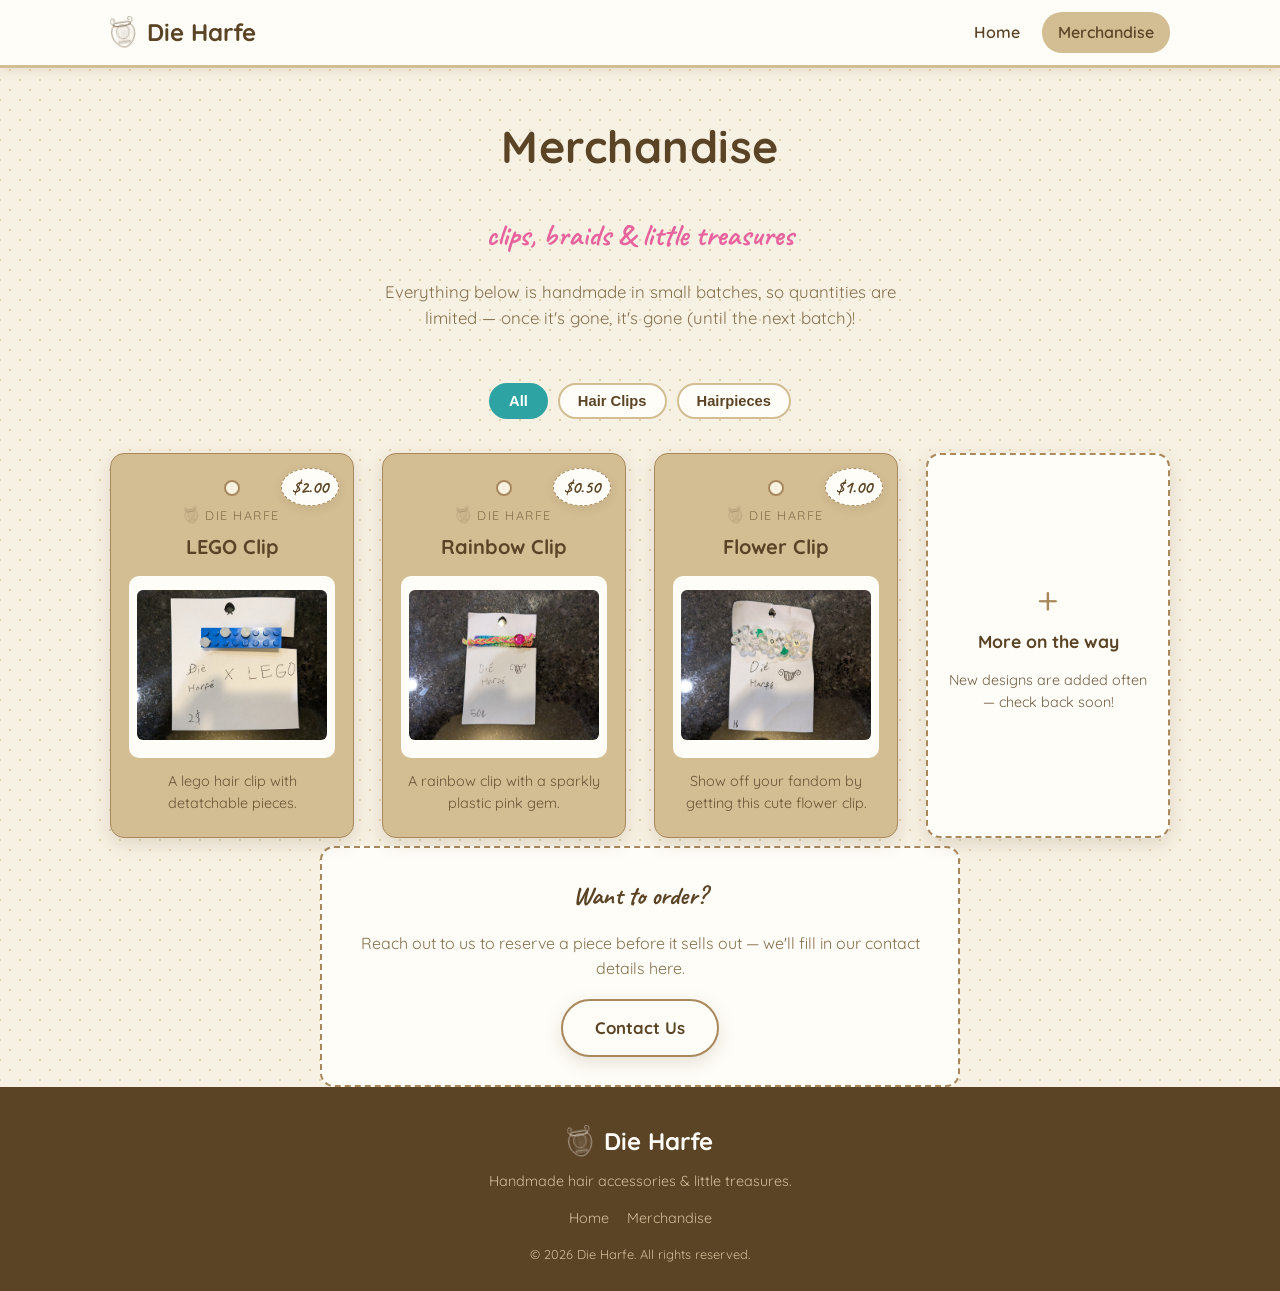
==== merchandise.html @ 4f6ee74b "Add files via upload" ====
<!DOCTYPE html>
<html lang="en">
<head>
<meta charset="UTF-8">
<meta name="viewport" content="width=device-width, initial-scale=1.0">
<title>Merchandise — Die Harfe</title>
<meta name="description" content="Shop Die Harfe's handmade hair clips, stretchy braids, and accessories.">
<link rel="stylesheet" href="css/style.css">
</head>
<body class="textured">

<header class="site-header">
  <nav class="nav">
    <a href="index.html" class="brand">
      <svg class="harp-icon" viewBox="0 0 90 112" xmlns="http://www.w3.org/2000/svg" fill="none" stroke="currentColor">
        <defs>
          <filter id="pencil-1" x="-20%" y="-20%" width="140%" height="140%">
            <feTurbulence type="fractalNoise" baseFrequency="0.05 0.09" numOctaves="2" seed="4" result="n"/>
            <feDisplacementMap in="SourceGraphic" in2="n" scale="2" xChannelSelector="R" yChannelSelector="G"/>
          </filter>
          <clipPath id="bodyShadow-1">
            <path d="M52,32 C70,38 84,52 82,74 C79,90 63,101 50,106 C61,95 71,80 71,58 C71,42 62,35 52,32 Z"/>
          </clipPath>
          <clipPath id="holeShadow-1">
            <ellipse cx="52" cy="60" rx="12" ry="13"/>
          </clipPath>
          <g id="hatch-1">
          <line x1="-30" y1="-15" x2="-100" y2="127"/>
          <line x1="-23" y1="-15" x2="-93" y2="127"/>
          <line x1="-16" y1="-15" x2="-86" y2="127"/>
          <line x1="-9" y1="-15" x2="-79" y2="127"/>
          <line x1="-2" y1="-15" x2="-72" y2="127"/>
          <line x1="5" y1="-15" x2="-65" y2="127"/>
          <line x1="12" y1="-15" x2="-58" y2="127"/>
          <line x1="19" y1="-15" x2="-51" y2="127"/>
          <line x1="26" y1="-15" x2="-44" y2="127"/>
          <line x1="33" y1="-15" x2="-37" y2="127"/>
          <line x1="40" y1="-15" x2="-30" y2="127"/>
          <line x1="47" y1="-15" x2="-23" y2="127"/>
          <line x1="54" y1="-15" x2="-16" y2="127"/>
          <line x1="61" y1="-15" x2="-9" y2="127"/>
          <line x1="68" y1="-15" x2="-2" y2="127"/>
          <line x1="75" y1="-15" x2="5" y2="127"/>
          <line x1="82" y1="-15" x2="12" y2="127"/>
          <line x1="89" y1="-15" x2="19" y2="127"/>
          <line x1="96" y1="-15" x2="26" y2="127"/>
          <line x1="103" y1="-15" x2="33" y2="127"/>
          <line x1="110" y1="-15" x2="40" y2="127"/>
          <line x1="117" y1="-15" x2="47" y2="127"/>
          <line x1="124" y1="-15" x2="54" y2="127"/>
          <line x1="131" y1="-15" x2="61" y2="127"/>
          <line x1="138" y1="-15" x2="68" y2="127"/>
          </g>
        </defs>
        <g transform="rotate(-9 45 56) scale(0.97,1)" filter="url(#pencil-1)">
          <path d="M18,29 C4,35 3,59 8,73 C13,87 25,101 38,104 C41,105.5 49,105.5 52,104 C65,101 77,87 82,73 C87,59 86,35 72,29 C58,36 32,36 18,29 Z" stroke-width="1.8" opacity="0.9"/>
          <path d="M18,29 C4,35 3,59 8,73 C13,87 25,101 38,104 C41,105.5 49,105.5 52,104 C65,101 77,87 82,73 C87,59 86,35 72,29 C58,36 32,36 18,29 Z" stroke-width="1.1" opacity="0.3" transform="translate(1.1,0.7)"/>
          <path d="M20,27 C8,27 4,17 8,9 C11,3 20,3 22,10 C23,14 19,17 16,14" stroke-width="1.8" stroke-linecap="round" stroke-linejoin="round" opacity="0.85"/>
          <path d="M70,27 C82,27 86,17 82,9 C79,3 70,3 68,10 C67,14 71,17 74,14" stroke-width="1.8" stroke-linecap="round" stroke-linejoin="round" opacity="0.85"/>
          <rect x="14" y="21" width="62" height="12" rx="6" stroke-width="1.6" opacity="0.85"/>
          <ellipse cx="45" cy="53" rx="22" ry="24" stroke-width="1.4" opacity="0.8"/>
          <g stroke-width="0.7" opacity="0.55">
            <line x1="22" y1="33" x2="27" y2="89"/>
            <line x1="28" y1="33" x2="32" y2="89"/>
            <line x1="34" y1="33" x2="37" y2="89"/>
            <line x1="40" y1="33" x2="42" y2="89"/>
            <line x1="45" y1="33" x2="45" y2="89"/>
            <line x1="50" y1="33" x2="48" y2="89"/>
            <line x1="56" y1="33" x2="53" y2="89"/>
            <line x1="62" y1="33" x2="58" y2="89"/>
            <line x1="68" y1="33" x2="63" y2="89"/>
          </g>
          <g stroke-width="1" opacity="0.75">
            <circle cx="22" cy="21" r="1.5"/>
            <circle cx="28" cy="21" r="1.5"/>
            <circle cx="34" cy="21" r="1.5"/>
            <circle cx="40" cy="21" r="1.5"/>
            <circle cx="45" cy="21" r="1.5"/>
            <circle cx="50" cy="21" r="1.5"/>
            <circle cx="56" cy="21" r="1.5"/>
            <circle cx="62" cy="21" r="1.5"/>
            <circle cx="68" cy="21" r="1.5"/>
          </g>
          <rect x="24" y="86" width="42" height="6" rx="3" stroke-width="1.4" opacity="0.85"/>
          <use href="#hatch-1" clip-path="url(#bodyShadow-1)" stroke-width="1" opacity="0.32"/>
          <use href="#hatch-1" clip-path="url(#holeShadow-1)" stroke-width="0.8" opacity="0.3"/>
        </g>
      </svg>
      Die Harfe
    </a>
    <button class="nav-toggle" aria-label="Toggle menu" aria-expanded="false">
      <span></span><span></span><span></span>
    </button>
    <ul class="nav-links">
      <li><a href="index.html">Home</a></li>
      <li><a href="merchandise.html" class="active">Merchandise</a></li>
    </ul>
  </nav>
</header>

<section class="hero" style="padding:44px 0 24px;">
  <div class="container">
    <h1 style="font-size:clamp(2rem,5vw,2.8rem);">Merchandise</h1>
    <p class="tagline script">clips, braids &amp; little treasures</p>
    <p class="lead">Everything below is handmade in small batches, so quantities are limited — once it's gone, it's gone (until the next batch)!</p>
  </div>
</section>

<section class="container">

  <div class="filter-bar">
    <button class="filter-chip active" data-filter="all">All</button>
    <button class="filter-chip" data-filter="clips">Hair Clips</button>
    <button class="filter-chip" data-filter="hairpieces">Hairpieces</button>
  </div>

  <div class="product-grid" id="product-grid">
    <div class="tag-card coming-soon" data-category="clips hairpieces">
      <div class="plus">+</div>
      <div class="product-name" style="font-size:1.1rem;">More on the way</div>
      <p class="desc">New designs are added often — check back soon!</p>
    </div>
  </div>

  <div class="order-note">
    <h3 class="script" style="font-size:1.6rem;">Want to order?</h3>
    <p>Reach out to us to reserve a piece before it sells out — we'll fill in our contact details here.</p>
    <a href="mailto:hello@example.com" class="btn secondary">Contact Us</a>
  </div>

</section>

<footer class="site-footer">
  <div class="container">
    <div class="brand">
      <svg class="harp-icon" viewBox="0 0 90 112" xmlns="http://www.w3.org/2000/svg" fill="none" stroke="currentColor">
        <defs>
          <filter id="pencil-5" x="-20%" y="-20%" width="140%" height="140%">
            <feTurbulence type="fractalNoise" baseFrequency="0.05 0.09" numOctaves="2" seed="16" result="n"/>
            <feDisplacementMap in="SourceGraphic" in2="n" scale="2" xChannelSelector="R" yChannelSelector="G"/>
          </filter>
          <clipPath id="bodyShadow-5">
            <path d="M52,32 C70,38 84,52 82,74 C79,90 63,101 50,106 C61,95 71,80 71,58 C71,42 62,35 52,32 Z"/>
          </clipPath>
          <clipPath id="holeShadow-5">
            <ellipse cx="52" cy="60" rx="12" ry="13"/>
          </clipPath>
          <g id="hatch-5">
          <line x1="-30" y1="-15" x2="-100" y2="127"/>
          <line x1="-23" y1="-15" x2="-93" y2="127"/>
          <line x1="-16" y1="-15" x2="-86" y2="127"/>
          <line x1="-9" y1="-15" x2="-79" y2="127"/>
          <line x1="-2" y1="-15" x2="-72" y2="127"/>
          <line x1="5" y1="-15" x2="-65" y2="127"/>
          <line x1="12" y1="-15" x2="-58" y2="127"/>
          <line x1="19" y1="-15" x2="-51" y2="127"/>
          <line x1="26" y1="-15" x2="-44" y2="127"/>
          <line x1="33" y1="-15" x2="-37" y2="127"/>
          <line x1="40" y1="-15" x2="-30" y2="127"/>
          <line x1="47" y1="-15" x2="-23" y2="127"/>
          <line x1="54" y1="-15" x2="-16" y2="127"/>
          <line x1="61" y1="-15" x2="-9" y2="127"/>
          <line x1="68" y1="-15" x2="-2" y2="127"/>
          <line x1="75" y1="-15" x2="5" y2="127"/>
          <line x1="82" y1="-15" x2="12" y2="127"/>
          <line x1="89" y1="-15" x2="19" y2="127"/>
          <line x1="96" y1="-15" x2="26" y2="127"/>
          <line x1="103" y1="-15" x2="33" y2="127"/>
          <line x1="110" y1="-15" x2="40" y2="127"/>
          <line x1="117" y1="-15" x2="47" y2="127"/>
          <line x1="124" y1="-15" x2="54" y2="127"/>
          <line x1="131" y1="-15" x2="61" y2="127"/>
          <line x1="138" y1="-15" x2="68" y2="127"/>
          </g>
        </defs>
        <g transform="rotate(-9 45 56) scale(0.97,1)" filter="url(#pencil-5)">
          <path d="M18,29 C4,35 3,59 8,73 C13,87 25,101 38,104 C41,105.5 49,105.5 52,104 C65,101 77,87 82,73 C87,59 86,35 72,29 C58,36 32,36 18,29 Z" stroke-width="1.8" opacity="0.9"/>
          <path d="M18,29 C4,35 3,59 8,73 C13,87 25,101 38,104 C41,105.5 49,105.5 52,104 C65,101 77,87 82,73 C87,59 86,35 72,29 C58,36 32,36 18,29 Z" stroke-width="1.1" opacity="0.3" transform="translate(1.1,0.7)"/>
          <path d="M20,27 C8,27 4,17 8,9 C11,3 20,3 22,10 C23,14 19,17 16,14" stroke-width="1.8" stroke-linecap="round" stroke-linejoin="round" opacity="0.85"/>
          <path d="M70,27 C82,27 86,17 82,9 C79,3 70,3 68,10 C67,14 71,17 74,14" stroke-width="1.8" stroke-linecap="round" stroke-linejoin="round" opacity="0.85"/>
          <rect x="14" y="21" width="62" height="12" rx="6" stroke-width="1.6" opacity="0.85"/>
          <ellipse cx="45" cy="53" rx="22" ry="24" stroke-width="1.4" opacity="0.8"/>
          <g stroke-width="0.7" opacity="0.55">
            <line x1="22" y1="33" x2="27" y2="89"/>
            <line x1="28" y1="33" x2="32" y2="89"/>
            <line x1="34" y1="33" x2="37" y2="89"/>
            <line x1="40" y1="33" x2="42" y2="89"/>
            <line x1="45" y1="33" x2="45" y2="89"/>
            <line x1="50" y1="33" x2="48" y2="89"/>
            <line x1="56" y1="33" x2="53" y2="89"/>
            <line x1="62" y1="33" x2="58" y2="89"/>
            <line x1="68" y1="33" x2="63" y2="89"/>
          </g>
          <g stroke-width="1" opacity="0.75">
            <circle cx="22" cy="21" r="1.5"/>
            <circle cx="28" cy="21" r="1.5"/>
            <circle cx="34" cy="21" r="1.5"/>
            <circle cx="40" cy="21" r="1.5"/>
            <circle cx="45" cy="21" r="1.5"/>
            <circle cx="50" cy="21" r="1.5"/>
            <circle cx="56" cy="21" r="1.5"/>
            <circle cx="62" cy="21" r="1.5"/>
            <circle cx="68" cy="21" r="1.5"/>
          </g>
          <rect x="24" y="86" width="42" height="6" rx="3" stroke-width="1.4" opacity="0.85"/>
          <use href="#hatch-5" clip-path="url(#bodyShadow-5)" stroke-width="1" opacity="0.32"/>
          <use href="#hatch-5" clip-path="url(#holeShadow-5)" stroke-width="0.8" opacity="0.3"/>
        </g>
      </svg>
      Die Harfe
    </div>
    <p>Handmade hair accessories &amp; little treasures.</p>
    <div class="footer-links">
      <a href="index.html">Home</a>
      <a href="merchandise.html">Merchandise</a>
    </div>
    <p style="margin-top:16px; font-size:0.8rem;">&copy; 2026 Die Harfe. All rights reserved.</p>
  </div>
</footer>

<script src="js/script.js"></script>
</body>
</html>
---- css/style.css ----
/* ==========================================================================
   Die Harfe — shared styles
   ========================================================================== */

@import url('https://fonts.googleapis.com/css2?family=Quicksand:wght@400;500;600;700&family=Caveat:wght@500;600;700&display=swap');

:root {
  --cream:        #f7f1e3;
  --paper:        #fffdf8;
  --kraft:        #d3bd93;
  --kraft-light:  #e3d1ab;
  --kraft-dark:   #a9895c;
  --ink:          #5b4326;
  --ink-soft:     #85714f;
  --pink:         #e8639e;
  --teal:         #2ea3a3;
  --yellow:       #f0c341;
  --purple:       #9b6bcc;
  --mint:         #6fcf97;
  --coral:        #f2785c;

  --shadow: 0 6px 18px rgba(91, 67, 38, 0.15);
  --shadow-soft: 0 3px 10px rgba(91, 67, 38, 0.10);
  --radius: 14px;
}

* { box-sizing: border-box; }

html {
  scroll-behavior: smooth;
}

body {
  margin: 0;
  font-family: 'Quicksand', -apple-system, BlinkMacSystemFont, 'Segoe UI', sans-serif;
  background: var(--cream);
  color: var(--ink);
  line-height: 1.55;
  -webkit-font-smoothing: antialiased;
}

img, svg { max-width: 100%; display: block; }

a { color: inherit; text-decoration: none; }

h1, h2, h3 {
  font-weight: 700;
  margin: 0 0 0.4em;
  color: var(--ink);
}

.script {
  font-family: 'Caveat', cursive;
  font-weight: 700;
}

.container {
  width: 100%;
  max-width: 1100px;
  margin: 0 auto;
  padding: 0 20px;
}

/* Background texture: diagonal (staggered) dot grid */
.textured {
  background-color: var(--cream);
  background-image:
    radial-gradient(var(--kraft-light) 1px, transparent 1px),
    radial-gradient(var(--kraft-light) 1px, transparent 1px);
  background-size: 20px 20px;
  background-position: 0 0, 10px 10px;
}

/* ---------------------------------------------------------------------- */
/* Header / nav                                                           */
/* ---------------------------------------------------------------------- */

.site-header {
  position: sticky;
  top: 0;
  z-index: 100;
  background: var(--paper);
  border-bottom: 3px solid var(--kraft);
  box-shadow: var(--shadow-soft);
}

.nav {
  display: flex;
  align-items: center;
  justify-content: space-between;
  padding: 12px 20px;
  max-width: 1100px;
  margin: 0 auto;
}

.brand {
  display: flex;
  align-items: center;
  gap: 10px;
  font-size: 1.5rem;
  font-weight: 700;
  color: var(--ink);
}

.brand .harp-icon {
  width: 27px;
  height: 33px;
  color: var(--ink);
  flex-shrink: 0;
}

.nav-links {
  display: flex;
  gap: 6px;
  list-style: none;
  margin: 0;
  padding: 0;
}

.nav-links a {
  display: inline-block;
  padding: 8px 16px;
  border-radius: 20px;
  font-weight: 600;
  color: var(--ink);
  transition: background 0.2s ease, color 0.2s ease;
}

.nav-links a:hover,
.nav-links a.active {
  background: var(--kraft);
  color: var(--ink);
}

.nav-toggle {
  display: none;
  flex-direction: column;
  justify-content: center;
  gap: 5px;
  width: 40px;
  height: 40px;
  background: transparent;
  border: none;
  cursor: pointer;
  padding: 0;
}

.nav-toggle span {
  display: block;
  height: 3px;
  width: 100%;
  background: var(--ink);
  border-radius: 2px;
  transition: transform 0.25s ease, opacity 0.25s ease;
}

.nav-toggle.open span:nth-child(1) { transform: translateY(8px) rotate(45deg); }
.nav-toggle.open span:nth-child(2) { opacity: 0; }
.nav-toggle.open span:nth-child(3) { transform: translateY(-8px) rotate(-45deg); }

/* ---------------------------------------------------------------------- */
/* Hero                                                                    */
/* ---------------------------------------------------------------------- */

.hero {
  padding: 64px 0 56px;
  text-align: center;
}

.hero .harp-icon-big {
  width: 104px;
  height: 128px;
  margin: 0 auto 18px;
  color: var(--kraft-dark);
}

.hero h1 {
  font-size: clamp(2.4rem, 6vw, 3.6rem);
  letter-spacing: 0.5px;
}

.hero .tagline {
  font-family: 'Caveat', cursive;
  font-size: clamp(1.4rem, 3.5vw, 1.9rem);
  color: var(--pink);
  font-weight: 700;
  margin-bottom: 20px;
}

.hero p.lead {
  max-width: 560px;
  margin: 0 auto 28px;
  color: var(--ink-soft);
  font-size: 1.05rem;
}

.btn {
  display: inline-block;
  padding: 14px 32px;
  background: var(--pink);
  color: #fff;
  font-weight: 700;
  border-radius: 30px;
  box-shadow: var(--shadow);
  border: none;
  cursor: pointer;
  font-size: 1.05rem;
  transition: transform 0.15s ease, box-shadow 0.15s ease;
}

.btn:hover { transform: translateY(-2px); box-shadow: 0 10px 22px rgba(91,67,38,0.22); }

.btn.secondary {
  background: var(--paper);
  color: var(--ink);
  border: 2px solid var(--kraft-dark);
}

/* ---------------------------------------------------------------------- */
/* Sections                                                                */
/* ---------------------------------------------------------------------- */

section { padding: 48px 0; }

.section-title {
  text-align: center;
  margin-bottom: 36px;
}

.section-title h2 {
  font-size: clamp(1.7rem, 4vw, 2.3rem);
}

.section-title .script {
  color: var(--teal);
  font-size: 1.3rem;
  display: block;
  margin-bottom: 4px;
}

/* ---------------------------------------------------------------------- */
/* Our story                                                               */
/* ---------------------------------------------------------------------- */

.story-section {
  display: none;
}

.story-section.open {
  display: block;
  animation: storyReveal 0.35s ease;
}

@keyframes storyReveal {
  from { opacity: 0; transform: translateY(-8px); }
  to { opacity: 1; transform: translateY(0); }
}

.story-card {
  background: var(--paper);
  border: 2px solid var(--kraft);
  border-radius: var(--radius);
  padding: 40px 34px;
  max-width: 640px;
  margin: 0 auto;
  text-align: center;
  box-shadow: var(--shadow-soft);
}

.story-card p {
  color: var(--ink);
  font-size: 1.05rem;
  margin-bottom: 18px;
}

.story-card .signature {
  font-size: 1.7rem;
  color: var(--pink);
  margin: 8px 0 0;
}

/* ---------------------------------------------------------------------- */
/* About / feature strip                                                  */
/* ---------------------------------------------------------------------- */

.about-grid {
  display: grid;
  grid-template-columns: repeat(3, 1fr);
  gap: 24px;
}

.about-card {
  background: var(--paper);
  border-radius: var(--radius);
  padding: 28px 22px;
  text-align: center;
  box-shadow: var(--shadow-soft);
  border: 1px solid var(--kraft-light);
}

.about-card .emoji-badge {
  width: 52px;
  height: 52px;
  margin: 0 auto 14px;
  border-radius: 50%;
  background: var(--kraft-light);
  display: flex;
  align-items: center;
  justify-content: center;
}

.about-card h3 { font-size: 1.1rem; }
.about-card p { color: var(--ink-soft); font-size: 0.95rem; margin: 0; }

/* ---------------------------------------------------------------------- */
/* Product grid + kraft tag cards                                         */
/* ---------------------------------------------------------------------- */

.product-grid {
  display: grid;
  grid-template-columns: repeat(auto-fit, minmax(240px, 1fr));
  gap: 28px;
}

.tag-card {
  position: relative;
  background: var(--kraft);
  border-radius: var(--radius);
  padding: 26px 18px 22px;
  text-align: center;
  box-shadow: var(--shadow);
  transition: transform 0.2s ease, box-shadow 0.2s ease;
  border: 1px solid var(--kraft-dark);
}

.tag-card:hover {
  transform: translateY(-4px) rotate(-0.5deg);
  box-shadow: 0 12px 26px rgba(91,67,38,0.25);
}

.tag-card .punch-hole {
  width: 16px;
  height: 16px;
  background: var(--cream);
  border-radius: 50%;
  margin: 0 auto 10px;
  border: 2px solid var(--kraft-dark);
}

.tag-card .price-sticker {
  position: absolute;
  top: 14px;
  right: 14px;
  background: var(--paper);
  color: var(--ink);
  font-family: 'Caveat', cursive;
  font-weight: 700;
  font-size: 1.15rem;
  padding: 4px 10px;
  border-radius: 50%;
  box-shadow: var(--shadow-soft);
  border: 1px dashed var(--kraft-dark);
  min-width: 46px;
}

.tag-card .brand-mark {
  display: flex;
  align-items: center;
  justify-content: center;
  gap: 6px;
  color: var(--ink-soft);
  font-size: 0.78rem;
  letter-spacing: 1.5px;
  text-transform: uppercase;
  margin-bottom: 6px;
}

.tag-card .brand-mark .harp-icon { width: 15px; height: 18px; }

.tag-card .product-name {
  font-size: 1.25rem;
  font-weight: 700;
  margin-bottom: 14px;
}

.tag-card .art-wrap {
  background: var(--paper);
  border-radius: 10px;
  padding: 14px 8px 18px;
  margin-bottom: 12px;
  overflow: hidden;
}

.tag-card .art-wrap svg { width: 100%; height: 150px; }

.tag-card .art-wrap img {
  width: 100%;
  height: 150px;
  object-fit: cover;
  border-radius: 6px;
  display: block;
}

.tag-card .desc {
  font-size: 0.9rem;
  color: #5b4326;
  opacity: 0.85;
  margin: 0;
}

.badge-soon {
  display: inline-block;
  margin-top: 10px;
  font-family: 'Caveat', cursive;
  font-weight: 700;
  color: var(--purple);
  font-size: 1.05rem;
}

/* Coming soon card */
.tag-card.coming-soon {
  background: var(--paper);
  border: 2px dashed var(--kraft-dark);
  display: flex;
  flex-direction: column;
  align-items: center;
  justify-content: center;
}

.tag-card.coming-soon .plus {
  font-size: 2.4rem;
  color: var(--kraft-dark);
  line-height: 1;
  margin-bottom: 8px;
}

/* ---------------------------------------------------------------------- */
/* Category filter chips (merchandise page)                               */
/* ---------------------------------------------------------------------- */

.filter-bar {
  display: flex;
  flex-wrap: wrap;
  gap: 10px;
  justify-content: center;
  margin-bottom: 34px;
}

.filter-chip {
  background: var(--paper);
  border: 2px solid var(--kraft);
  color: var(--ink);
  padding: 8px 18px;
  border-radius: 22px;
  font-weight: 600;
  font-size: 0.92rem;
  cursor: pointer;
  transition: background 0.2s ease, color 0.2s ease, border-color 0.2s ease;
}

.filter-chip:hover { border-color: var(--kraft-dark); }

.filter-chip.active {
  background: var(--teal);
  border-color: var(--teal);
  color: #fff;
}

/* ---------------------------------------------------------------------- */
/* Order note banner                                                      */
/* ---------------------------------------------------------------------- */

.order-note {
  background: var(--paper);
  border: 2px dashed var(--kraft-dark);
  border-radius: var(--radius);
  padding: 28px;
  text-align: center;
  max-width: 640px;
  margin: 8px auto 0;
}

.order-note h3 { margin-bottom: 8px; }
.order-note p { color: var(--ink-soft); margin-bottom: 18px; }

/* ---------------------------------------------------------------------- */
/* CTA band                                                                */
/* ---------------------------------------------------------------------- */

.cta-band {
  background: var(--kraft);
  text-align: center;
  padding: 56px 0;
  border-top: 3px solid var(--kraft-dark);
  border-bottom: 3px solid var(--kraft-dark);
}

.cta-band h2 { margin-bottom: 10px; }
.cta-band p { color: var(--ink); opacity: 0.85; margin-bottom: 24px; }

/* ---------------------------------------------------------------------- */
/* Footer                                                                  */
/* ---------------------------------------------------------------------- */

.site-footer {
  background: var(--ink);
  color: var(--kraft-light);
  padding: 36px 0 22px;
  text-align: center;
}

.site-footer .brand {
  color: var(--paper);
  justify-content: center;
  margin-bottom: 10px;
}

.site-footer .harp-icon { color: var(--paper); }

.site-footer p { margin: 4px 0; font-size: 0.9rem; opacity: 0.85; }

.site-footer .footer-links {
  margin-top: 14px;
  display: flex;
  gap: 18px;
  justify-content: center;
  flex-wrap: wrap;
}

.site-footer .footer-links a { opacity: 0.85; font-size: 0.9rem; }
.site-footer .footer-links a:hover { opacity: 1; text-decoration: underline; }

/* ---------------------------------------------------------------------- */
/* Responsive                                                              */
/* ---------------------------------------------------------------------- */

@media (max-width: 760px) {
  .about-grid { grid-template-columns: 1fr; }

  .nav-toggle { display: flex; }

  .nav-links {
    position: absolute;
    top: 100%;
    left: 0;
    right: 0;
    background: var(--paper);
    flex-direction: column;
    gap: 0;
    max-height: 0;
    overflow: hidden;
    transition: max-height 0.3s ease;
    border-bottom: 3px solid var(--kraft);
  }

  .nav-links.open { max-height: 260px; }

  .nav-links a {
    border-radius: 0;
    padding: 14px 20px;
    border-bottom: 1px solid var(--kraft-light);
  }

  .hero { padding: 44px 0 40px; }
}

@media (max-width: 420px) {
  .product-grid { grid-template-columns: 1fr; }
}
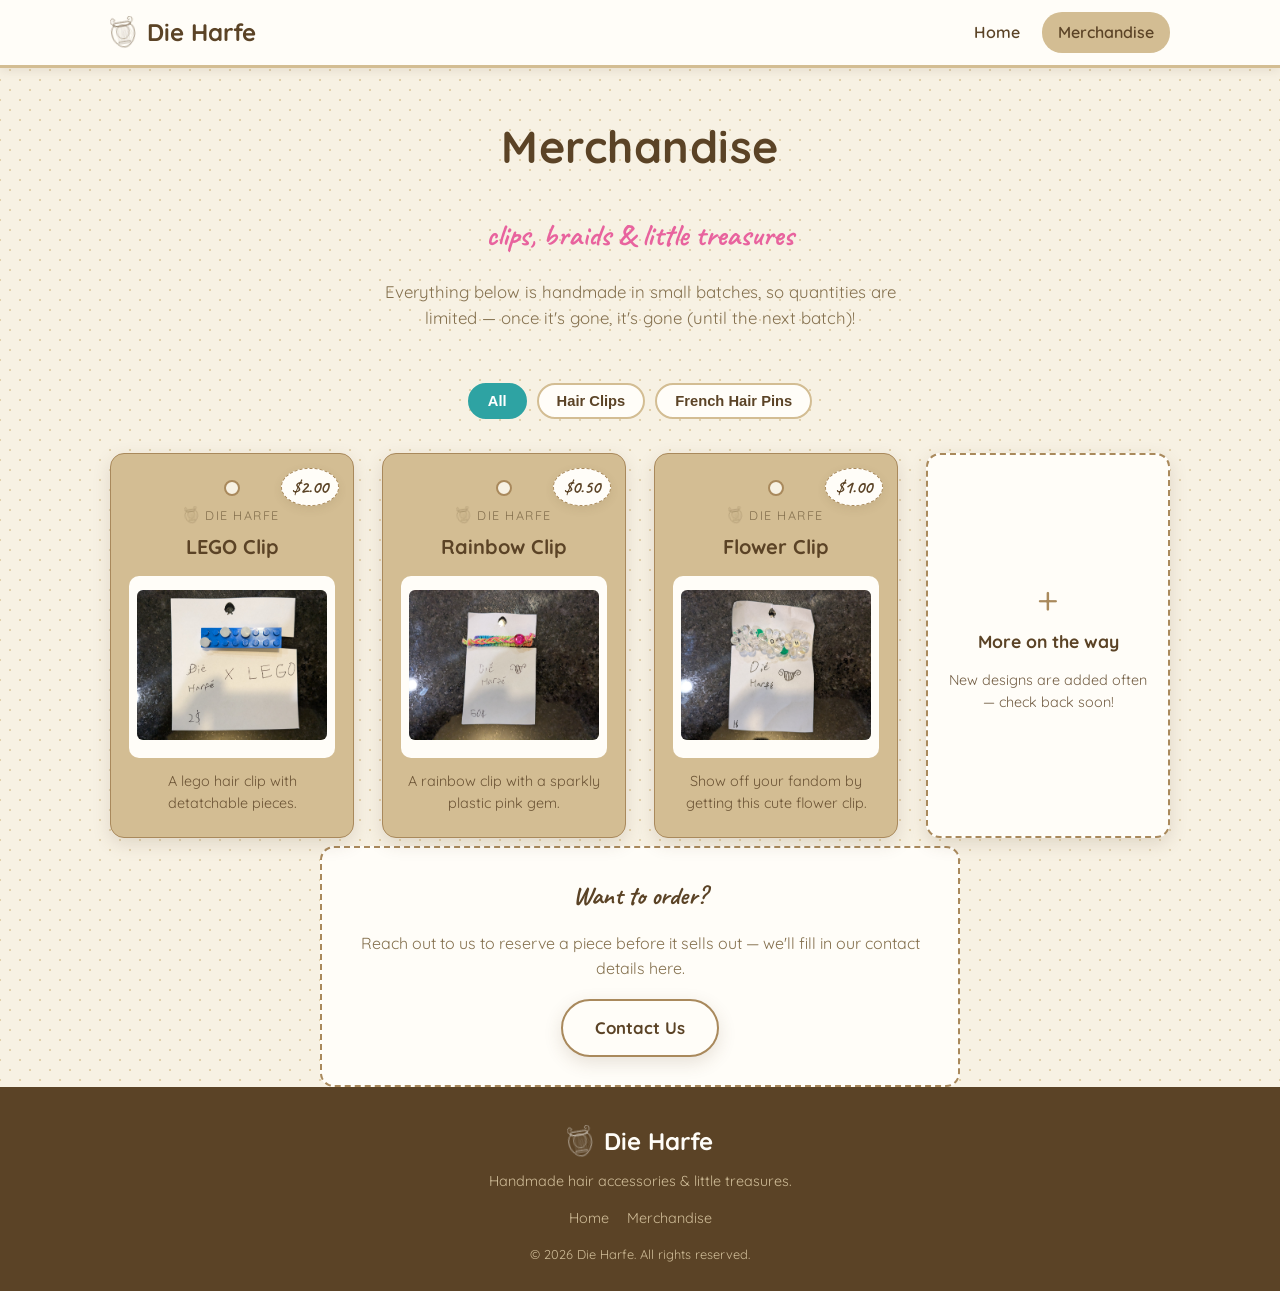
==== commit 2c33543e: "Minimal updates." ====
--- a/merchandise.html
+++ b/merchandise.html
@@ -111,11 +111,11 @@
   <div class="filter-bar">
     <button class="filter-chip active" data-filter="all">All</button>
     <button class="filter-chip" data-filter="clips">Hair Clips</button>
-    <button class="filter-chip" data-filter="hairpieces">Hairpieces</button>
+    <button class="filter-chip" data-filter="frenchhairpins">French Hair Pins</button>
   </div>
 
   <div class="product-grid" id="product-grid">
-    <div class="tag-card coming-soon" data-category="clips hairpieces">
+    <div class="tag-card coming-soon" data-category="clips frenchhairpins">
       <div class="plus">+</div>
       <div class="product-name" style="font-size:1.1rem;">More on the way</div>
       <p class="desc">New designs are added often — check back soon!</p>
@@ -125,7 +125,7 @@
   <div class="order-note">
     <h3 class="script" style="font-size:1.6rem;">Want to order?</h3>
     <p>Reach out to us to reserve a piece before it sells out — we'll fill in our contact details here.</p>
-    <a href="mailto:hello@example.com" class="btn secondary">Contact Us</a>
+    <a href="mailto:tdomerese+dieharfe@gmail.com" class="btn secondary">Contact Us</a>
   </div>
 
 </section>
